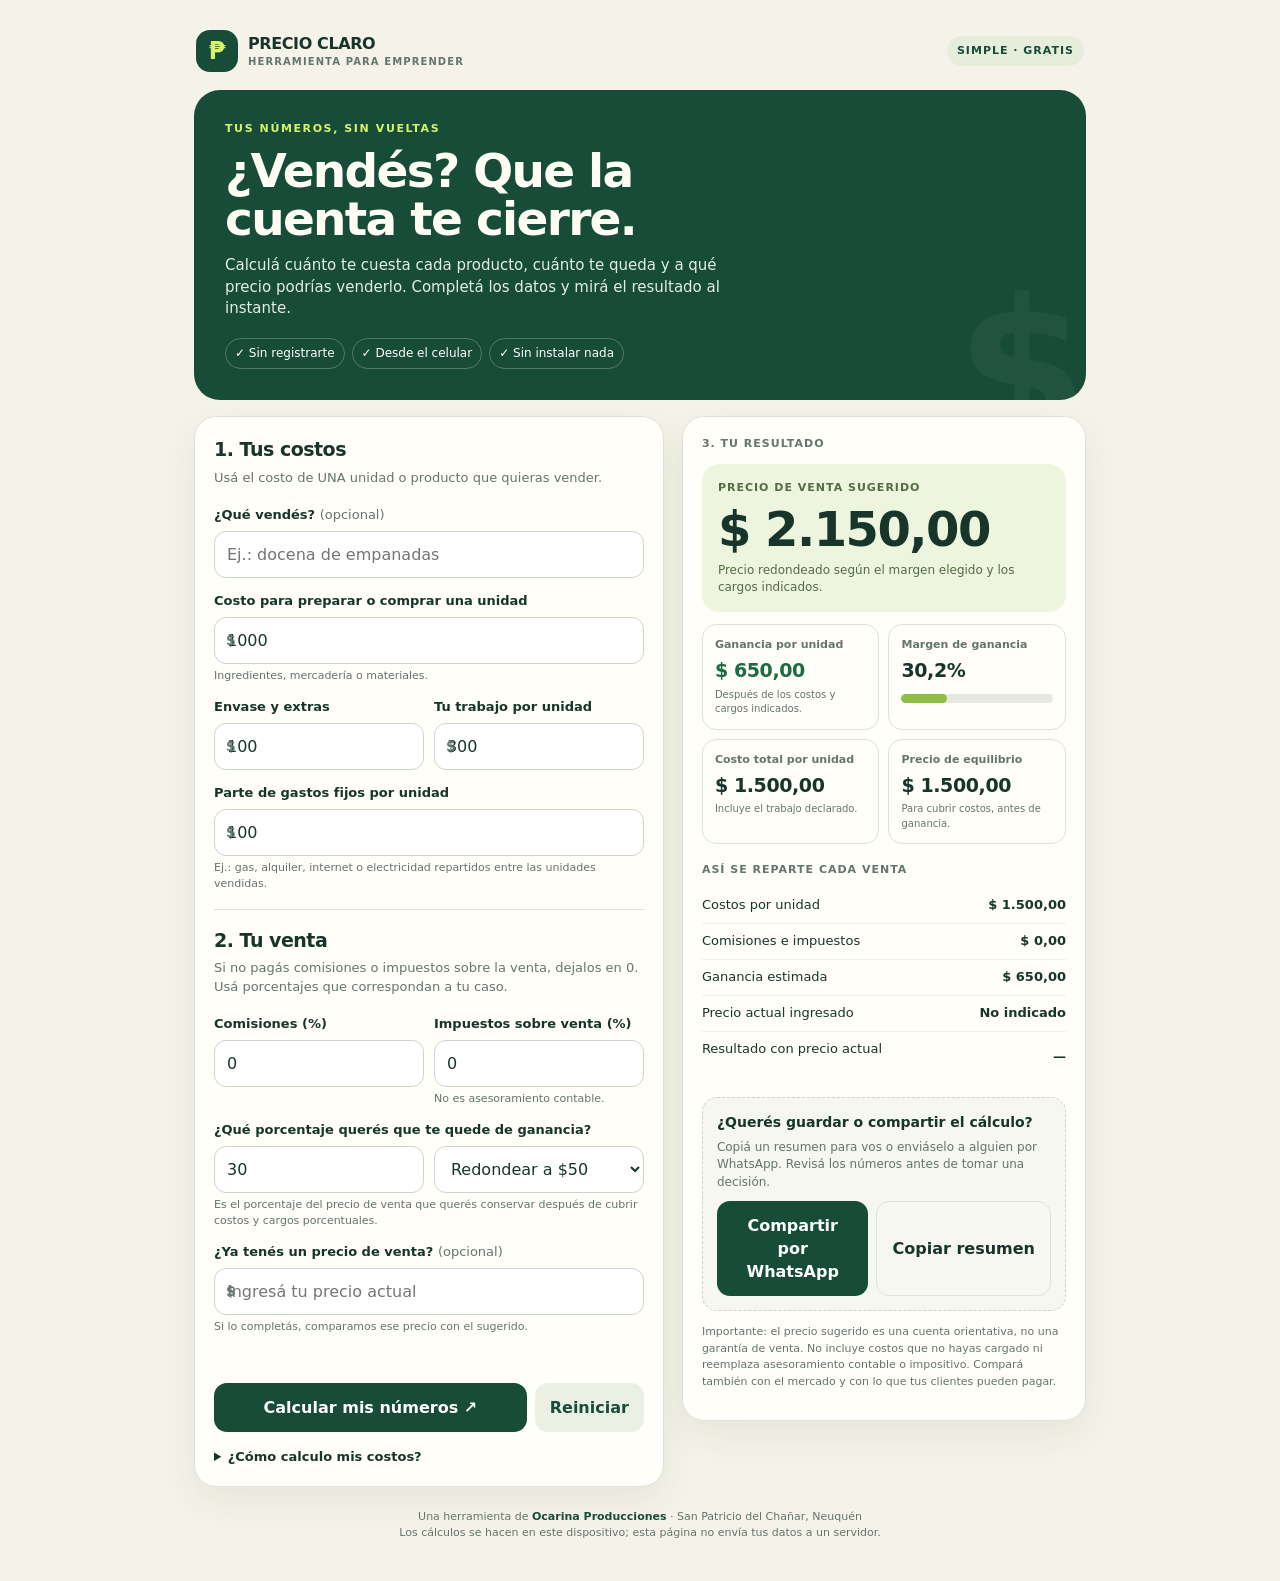
==== calculadora-precios/index.html @ 9d1338ed "Crear Precio Claro: calculadora de precios y ganancias para emprendedores" ====
<!doctype html>
<html lang="es">
<head>
<meta charset="utf-8">
<meta name="viewport" content="width=device-width,initial-scale=1,viewport-fit=cover">
<meta name="theme-color" content="#123b2c">
<meta name="description" content="Calculá costos, precio de venta y ganancia por unidad desde tu celular. Gratis para probar, sin registro ni instalación.">
<title>Precio Claro | Calculadora de precios y ganancias</title>
<style>
:root{--ink:#17352b;--muted:#64756d;--paper:#f5f3e9;--card:#fffef9;--green:#174c38;--lime:#d8f36a;--line:#dce3d9;--red:#a23b34;--shadow:0 14px 35px #183a2b12}
*{box-sizing:border-box}html{scroll-behavior:smooth}body{margin:0;background:var(--paper);color:var(--ink);font-family:system-ui,-apple-system,BlinkMacSystemFont,"Segoe UI",sans-serif;line-height:1.45}button,input,select{font:inherit}button{cursor:pointer}.wrap{max-width:920px;margin:auto;padding:16px 14px 40px}.top{display:flex;align-items:center;justify-content:space-between;gap:12px;padding:10px 2px 18px}.brand{display:flex;align-items:center;gap:10px;font-weight:850;letter-spacing:-.4px}.mark{width:42px;height:42px;border-radius:14px;background:var(--green);color:var(--lime);display:grid;place-items:center;font-size:24px}.tag{font-size:11px;font-weight:800;letter-spacing:1px;text-transform:uppercase;color:var(--green);background:#e6edda;border-radius:999px;padding:7px 10px}.hero{background:var(--green);color:#fffdf4;border-radius:26px;padding:25px 22px;position:relative;overflow:hidden}.hero:after{content:"$";position:absolute;font-size:190px;font-weight:900;line-height:1;right:-2px;bottom:-65px;color:#ffffff0b;pointer-events:none}.eyebrow{font-size:11px;text-transform:uppercase;letter-spacing:1.6px;color:var(--lime);font-weight:850}.hero h1{font-size:clamp(29px,6vw,47px);line-height:1.02;letter-spacing:-1.7px;margin:10px 0 12px;max-width:570px}.hero p{margin:0;color:#e4eee6;max-width:540px;font-size:15px}.pills{display:flex;flex-wrap:wrap;gap:7px;margin-top:18px}.pill{font-size:12px;border:1px solid #ffffff40;padding:6px 9px;border-radius:999px;color:#fff}.layout{display:grid;grid-template-columns:minmax(0,1fr) minmax(0,.86fr);gap:15px;margin-top:16px;align-items:start}.panel{background:var(--card);border:1px solid var(--line);border-radius:22px;padding:19px;box-shadow:var(--shadow)}.panel h2{font-size:19px;letter-spacing:-.5px;margin:0 0 5px}.sub{color:var(--muted);font-size:13px;margin:0 0 18px}.field{margin:0 0 14px}.field label{display:block;font-weight:750;font-size:13px;margin-bottom:6px}.hint{display:block;font-size:11px;font-weight:500;color:var(--muted);margin-top:4px}.inputrow{position:relative}.prefix{position:absolute;left:12px;top:50%;transform:translateY(-50%);font-size:14px;font-weight:800;color:var(--muted);pointer-events:none}.inputrow input{padding-left:34px}.field input,.field select{width:100%;min-height:47px;border:1px solid #cbd6ca;background:#fff;border-radius:12px;padding:11px 12px;color:var(--ink);outline:none}.field input:focus,.field select:focus{border-color:var(--green);box-shadow:0 0 0 3px #174c3818}.twocol{display:grid;grid-template-columns:1fr 1fr;gap:10px}.sectionline{height:1px;background:var(--line);margin:17px 0}.actions{display:flex;flex-wrap:wrap;gap:8px;margin-top:16px}.btn{border:0;border-radius:13px;padding:13px 15px;font-weight:850;min-height:47px;display:inline-flex;align-items:center;justify-content:center;gap:7px}.btn-primary{background:var(--green);color:white;flex:1}.btn-light{background:#eaf0e4;color:var(--green)}.btn-outline{border:1px solid var(--line);background:transparent;color:var(--ink)}.results{position:sticky;top:12px}.result-top{background:#edf5df;border-radius:17px;padding:16px;margin:12px 0}.result-label{font-size:11px;text-transform:uppercase;letter-spacing:1px;font-weight:850;color:#536c42}.price{font-size:clamp(35px,7vw,48px);font-weight:900;letter-spacing:-1.5px;line-height:1.15;margin:6px 0 4px;overflow-wrap:anywhere}.result-note{font-size:12px;color:#536c42}.statgrid{display:grid;grid-template-columns:1fr 1fr;gap:9px}.stat{border:1px solid var(--line);border-radius:14px;padding:12px}.stat span{display:block;color:var(--muted);font-size:11px;font-weight:700}.stat strong{display:block;font-size:19px;letter-spacing:-.4px;margin-top:4px;overflow-wrap:anywhere}.stat small{display:block;color:var(--muted);font-size:10px;margin-top:3px}.profit{color:#1b6b43!important}.loss{color:var(--red)!important}.barwrap{height:9px;background:#e6e9df;border-radius:99px;overflow:hidden;margin:9px 0 5px}.bar{height:100%;width:0;background:#8ebc47;border-radius:99px;transition:width .2s}.breakdown{margin-top:16px}.breakrow{display:flex;justify-content:space-between;gap:12px;padding:8px 0;border-bottom:1px solid #edf0e9;font-size:13px}.breakrow:last-child{border-bottom:0}.breakrow strong{text-align:right;white-space:nowrap}.sharebox{background:#f6f7f0;border:1px dashed #c7d4c4;border-radius:15px;padding:14px;margin-top:15px}.sharebox h3{font-size:14px;margin:0 0 6px}.sharebox p{font-size:12px;color:var(--muted);margin:0 0 10px}.notice{font-size:11px;color:var(--muted);line-height:1.5;margin-top:13px}.footer{text-align:center;color:var(--muted);font-size:11px;margin:22px 0 0}.footer strong{color:var(--green)}.error{font-size:12px;color:var(--red);font-weight:700;min-height:18px;margin-top:8px}.hidden{display:none!important}.help{margin-top:16px}.help summary{font-weight:800;font-size:13px;cursor:pointer}.help p{font-size:12px;color:var(--muted);margin-bottom:0}.toast{position:fixed;bottom:18px;left:50%;transform:translateX(-50%);background:#17352b;color:white;border-radius:99px;padding:11px 17px;font-size:13px;font-weight:750;box-shadow:var(--shadow);z-index:5;max-width:90%;text-align:center}.secondary-title{font-size:11px;text-transform:uppercase;letter-spacing:1px;color:var(--muted);font-weight:850;margin:0 0 10px}
@media(max-width:720px){.wrap{padding:10px 10px 28px}.top{padding:8px 3px 13px}.layout{grid-template-columns:1fr}.hero{padding:22px 18px;border-radius:22px}.panel{padding:16px;border-radius:19px}.results{position:static}.price{font-size:42px}.tag{font-size:10px}.actions .btn{flex:1 1 100%}}
@media(min-width:721px){.wrap{padding-top:20px}.hero{padding:31px}.layout{gap:18px}}
@media print{body{background:#fff}.top,.hero,.form-panel,.actions,.sharebox,.help,.footer{display:none!important}.wrap{max-width:none;padding:0}.layout{display:block}.panel{box-shadow:none;border:0;padding:0}.results{position:static}.result-top{background:#fff;border:1px solid #ddd}.notice{display:none}}
</style>
</head>
<body>
<div class="wrap">
<header class="top">
  <div class="brand"><div class="mark" aria-hidden="true">₱</div><div>PRECIO CLARO<div style="font-size:10px;letter-spacing:1.1px;color:var(--muted);font-weight:700">HERRAMIENTA PARA EMPRENDER</div></div></div>
  <div class="tag">Simple · Gratis</div>
</header>
<section class="hero">
  <div class="eyebrow">Tus números, sin vueltas</div>
  <h1>¿Vendés? Que la cuenta te cierre.</h1>
  <p>Calculá cuánto te cuesta cada producto, cuánto te queda y a qué precio podrías venderlo. Completá los datos y mirá el resultado al instante.</p>
  <div class="pills"><span class="pill">✓ Sin registrarte</span><span class="pill">✓ Desde el celular</span><span class="pill">✓ Sin instalar nada</span></div>
</section>
<main class="layout">
<section class="panel form-panel">
  <h2>1. Tus costos</h2>
  <p class="sub">Usá el costo de UNA unidad o producto que quieras vender.</p>
  <div class="field"><label for="product">¿Qué vendés? <span style="font-weight:500;color:var(--muted)">(opcional)</span></label><input id="product" type="text" maxlength="60" placeholder="Ej.: docena de empanadas"></div>
  <div class="field"><label for="cost">Costo para preparar o comprar una unidad</label><div class="inputrow"><span class="prefix">$</span><input id="cost" type="number" min="0" step="0.01" inputmode="decimal" value="1000"></div><span class="hint">Ingredientes, mercadería o materiales.</span></div>
  <div class="twocol">
    <div class="field"><label for="pack">Envase y extras</label><div class="inputrow"><span class="prefix">$</span><input id="pack" type="number" min="0" step="0.01" inputmode="decimal" value="100"></div></div>
    <div class="field"><label for="labor">Tu trabajo por unidad</label><div class="inputrow"><span class="prefix">$</span><input id="labor" type="number" min="0" step="0.01" inputmode="decimal" value="300"></div></div>
  </div>
  <div class="field"><label for="fixed">Parte de gastos fijos por unidad</label><div class="inputrow"><span class="prefix">$</span><input id="fixed" type="number" min="0" step="0.01" inputmode="decimal" value="100"></div><span class="hint">Ej.: gas, alquiler, internet o electricidad repartidos entre las unidades vendidas.</span></div>
  <div class="sectionline"></div>
  <h2>2. Tu venta</h2>
  <p class="sub">Si no pagás comisiones o impuestos sobre la venta, dejalos en 0. Usá porcentajes que correspondan a tu caso.</p>
  <div class="twocol">
    <div class="field"><label for="fees">Comisiones (%)</label><input id="fees" type="number" min="0" max="99" step="0.1" inputmode="decimal" value="0"></div>
    <div class="field"><label for="tax">Impuestos sobre venta (%)</label><input id="tax" type="number" min="0" max="99" step="0.1" inputmode="decimal" value="0"><span class="hint">No es asesoramiento contable.</span></div>
  </div>
  <div class="field"><label for="margin">¿Qué porcentaje querés que te quede de ganancia?</label><div class="twocol"><input id="margin" type="number" min="0" max="90" step="1" inputmode="decimal" value="30" aria-label="Porcentaje de ganancia deseado"><select id="rounding" aria-label="Redondear precio"><option value="1">Precio exacto</option><option value="50" selected>Redondear a $50</option><option value="100">Redondear a $100</option><option value="500">Redondear a $500</option><option value="1000">Redondear a $1.000</option></select></div><span class="hint">Es el porcentaje del precio de venta que querés conservar después de cubrir costos y cargos porcentuales.</span></div>
  <div class="field"><label for="actual">¿Ya tenés un precio de venta? <span style="font-weight:500;color:var(--muted)">(opcional)</span></label><div class="inputrow"><span class="prefix">$</span><input id="actual" type="number" min="0" step="0.01" inputmode="decimal" placeholder="Ingresá tu precio actual"></div><span class="hint">Si lo completás, comparamos ese precio con el sugerido.</span></div>
  <div class="error" id="error" role="status" aria-live="polite"></div>
  <div class="actions"><button class="btn btn-primary" id="calc" type="button">Calcular mis números ↗</button><button class="btn btn-light" id="reset" type="button">Reiniciar</button></div>
  <details class="help"><summary>¿Cómo calculo mis costos?</summary><p>Sumá lo que gastás para producir o comprar una unidad. Agregá envase y extras, un valor para tu tiempo de trabajo y una parte de los gastos fijos. Si comprás materiales para varias unidades, dividí ese gasto por la cantidad que realmente obtenés.</p></details>
</section>
<section class="panel results" aria-live="polite">
  <div class="secondary-title">3. Tu resultado</div>
  <div class="result-top">
    <div class="result-label">Precio de venta sugerido</div>
    <div class="price" id="suggested">$2.150</div>
    <div class="result-note" id="suggestedNote">Para alcanzar el margen elegido, según los datos ingresados.</div>
  </div>
  <div class="statgrid">
    <div class="stat"><span>Ganancia por unidad</span><strong class="profit" id="profit">$645</strong><small>Después de los costos y cargos indicados.</small></div>
    <div class="stat"><span>Margen de ganancia</span><strong id="marginOut">30%</strong><div class="barwrap"><div class="bar" id="marginBar"></div></div></div>
    <div class="stat"><span>Costo total por unidad</span><strong id="costOut">$1.500</strong><small>Incluye el trabajo declarado.</small></div>
    <div class="stat"><span>Precio de equilibrio</span><strong id="breakEven">$1.500</strong><small>Para cubrir costos, antes de ganancia.</small></div>
  </div>
  <div class="breakdown">
    <div class="secondary-title" style="margin-top:18px">Así se reparte cada venta</div>
    <div class="breakrow"><span>Costos por unidad</span><strong id="bCost">$1.500</strong></div>
    <div class="breakrow"><span>Comisiones e impuestos</span><strong id="bFees">$0</strong></div>
    <div class="breakrow"><span>Ganancia estimada</span><strong id="bProfit">$645</strong></div>
    <div class="breakrow"><span>Precio actual ingresado</span><strong id="currentOut">No indicado</strong></div>
    <div class="breakrow"><span>Resultado con precio actual</span><strong id="currentProfit">—</strong></div>
  </div>
  <div class="sharebox">
    <h3>¿Querés guardar o compartir el cálculo?</h3>
    <p>Copiá un resumen para vos o enviáselo a alguien por WhatsApp. Revisá los números antes de tomar una decisión.</p>
    <div class="actions" style="margin-top:0"><button class="btn btn-primary" id="share" type="button">Compartir por WhatsApp</button><button class="btn btn-outline" id="copy" type="button">Copiar resumen</button></div>
  </div>
  <p class="notice">Importante: el precio sugerido es una cuenta orientativa, no una garantía de venta. No incluye costos que no hayas cargado ni reemplaza asesoramiento contable o impositivo. Compará también con el mercado y con lo que tus clientes pueden pagar.</p>
</section>
</main>
<footer class="footer">Una herramienta de <strong>Ocarina Producciones</strong> · San Patricio del Chañar, Neuquén<br>Los cálculos se hacen en este dispositivo; esta página no envía tus datos a un servidor.</footer>
</div>
<div class="toast hidden" id="toast" role="status" aria-live="polite"></div>
<script>
(function(){
const $=id=>document.getElementById(id);
const ids=["product","cost","pack","labor","fixed","fees","tax","margin","rounding","actual"];
const initial={product:"",cost:"1000",pack:"100",labor:"300",fixed:"100",fees:"0",tax:"0",margin:"30",rounding:"50",actual:""};
let latest={};
const money=n=>new Intl.NumberFormat("es-AR",{style:"currency",currency:"ARS",maximumFractionDigits:2}).format(Number.isFinite(n)?n:0);
const num=id=>{const el=$(id);return el.value.trim()===""?0:Number(el.value)};
function notify(msg){const t=$("toast");t.textContent=msg;t.classList.remove("hidden");clearTimeout(notify.timer);notify.timer=setTimeout(()=>t.classList.add("hidden"),2400)}
function calculate(){
 const cost=num("cost"),pack=num("pack"),labor=num("labor"),fixed=num("fixed"),fees=num("fees"),tax=num("tax"),margin=num("margin"),round=Number($("rounding").value)||1,actual=num("actual");
 const error=$("error");
 if(ids.some(id=>["cost","pack","labor","fixed","fees","tax","margin","actual"].includes(id)&&$(id).value.trim()!==""&&(!Number.isFinite(Number($(id).value))||Number($(id).value)<0))){error.textContent="Revisá los importes: ingresá números iguales o mayores que cero.";return}
 if(fees+tax>=100){error.textContent="Comisiones e impuestos juntos deben ser menores al 100%.";return}
 if(margin+fees+tax>=100){error.textContent="El margen elegido más los cargos debe ser menor al 100%. Bajá alguno de los porcentajes.";return}
 error.textContent="";
 const base=cost+pack+labor+fixed;
 const rate=(fees+tax)/100, target=margin/100;
 const raw=base===0?0:base/(1-rate-target);
 const suggested=round===1?raw:Math.ceil(raw/round)*round;
 const charges=suggested*rate;
 const profit=suggested-charges-base;
 const actualProfit=actual>0?actual*(1-rate)-base:null;
 const actualMargin=actual>0?actualProfit/actual*100:null;
 $("suggested").textContent=money(suggested);
 $("suggestedNote").textContent=base===0?"Cargá tus costos para obtener un precio útil.":"Precio redondeado según el margen elegido y los cargos indicados.";
 $("profit").textContent=money(profit);$("profit").className=profit<0?"loss":"profit";
 $("marginOut").textContent=suggested>0?(profit/suggested*100).toLocaleString("es-AR",{maximumFractionDigits:1})+"%":"—";
 $("marginBar").style.width=Math.max(0,Math.min(100,suggested>0?profit/suggested*100:0))+"%";
 $("costOut").textContent=money(base);
 $("breakEven").textContent=money(rate<1?base/(1-rate):0);
 $("bCost").textContent=money(base);$("bFees").textContent=money(charges);$("bProfit").textContent=money(profit);
 $("currentOut").textContent=actual>0?money(actual):"No indicado";
 $("currentProfit").textContent=actual>0?money(actualProfit):"—";
 $("currentProfit").className="breakrow"; 
 if(actual>0){$("currentProfit").innerHTML="<span>Resultado con precio actual</span><strong class='"+(actualProfit<0?"loss":"profit")+"'>"+money(actualProfit)+"</strong>"}
 latest={product:$("product").value.trim()||"Mi producto",base,fees,tax,margin,suggested,profit,actual,actualProfit,actualMargin};
}
function summary(){
 const d=latest;
 return "PRECIO CLARO — cálculo orientativo\nProducto: "+d.product+"\nCosto total por unidad: "+money(d.base)+"\nPrecio sugerido: "+money(d.suggested)+"\nGanancia estimada por unidad: "+money(d.profit)+"\nMargen estimado: "+(d.suggested>0?(d.profit/d.suggested*100).toLocaleString("es-AR",{maximumFractionDigits:1})+"%":"—")+"\nPrecio actual: "+(d.actual>0?money(d.actual):"No indicado")+"\n\nCalculado con Precio Claro · Ocarina Producciones. Revisar costos, cargos y precios del mercado antes de decidir.";
}
$("calc").addEventListener("click",calculate);
$("reset").addEventListener("click",()=>{ids.forEach(id=>$(id).value=initial[id]);calculate();notify("Formulario reiniciado.")});
$("copy").addEventListener("click",async()=>{const text=summary();try{await navigator.clipboard.writeText(text);notify("Resumen copiado.")}catch(e){const ta=document.createElement("textarea");ta.value=text;ta.style.position="fixed";ta.style.opacity="0";document.body.appendChild(ta);ta.select();try{document.execCommand("copy");notify("Resumen copiado.")}catch(err){notify("No se pudo copiar. Seleccioná el texto manualmente.")}ta.remove()}});
$("share").addEventListener("click",()=>{const url="https://wa.me/?text="+encodeURIComponent(summary());window.open(url,"_blank","noopener,noreferrer")});
ids.forEach(id=>$(id).addEventListener("input",calculate));
calculate();
})();
</script>
</body>
</html>
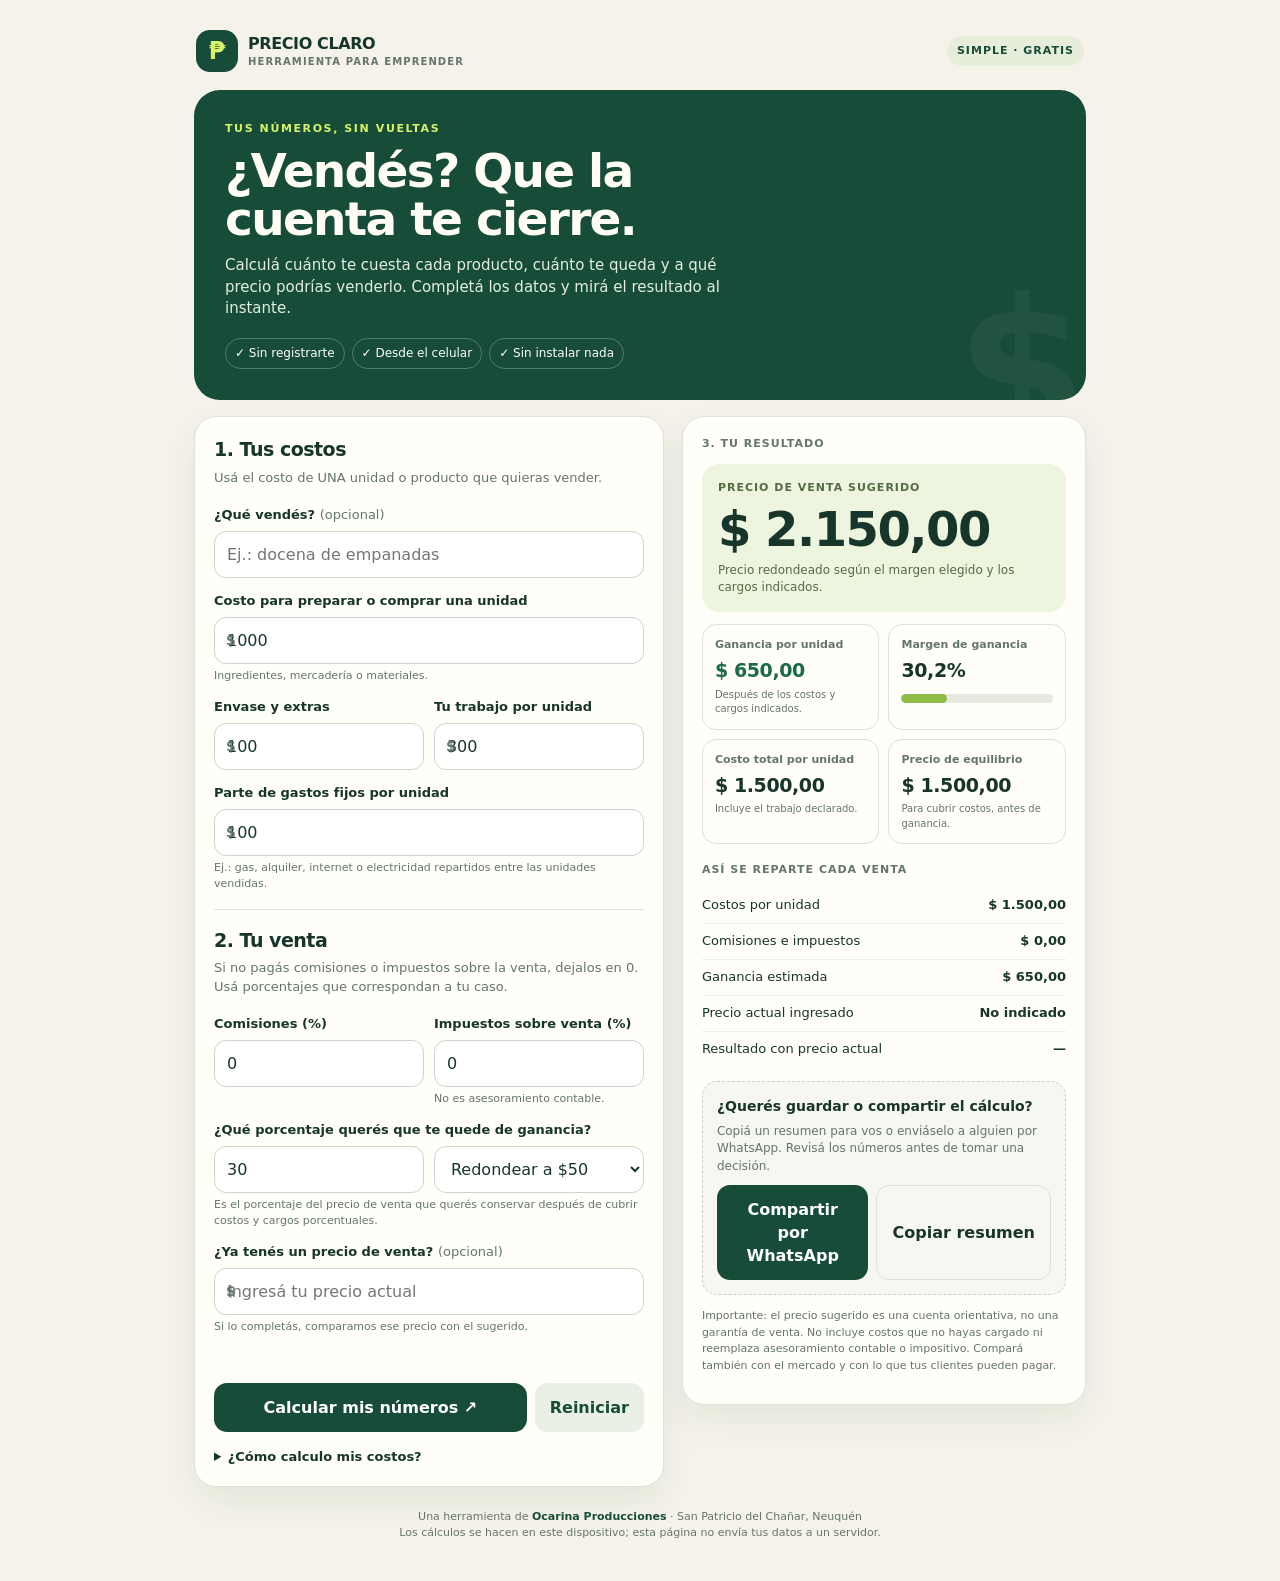
==== commit a83a11c6: "Corregir visualización del resultado con precio actual" ====
--- a/calculadora-precios/index.html
+++ b/calculadora-precios/index.html
@@ -116,8 +116,7 @@
  $("bCost").textContent=money(base);$("bFees").textContent=money(charges);$("bProfit").textContent=money(profit);
  $("currentOut").textContent=actual>0?money(actual):"No indicado";
  $("currentProfit").textContent=actual>0?money(actualProfit):"—";
- $("currentProfit").className="breakrow"; 
- if(actual>0){$("currentProfit").innerHTML="<span>Resultado con precio actual</span><strong class='"+(actualProfit<0?"loss":"profit")+"'>"+money(actualProfit)+"</strong>"}
+ $("currentProfit").className=actual>0?(actualProfit<0?"loss":"profit"):"";
  latest={product:$("product").value.trim()||"Mi producto",base,fees,tax,margin,suggested,profit,actual,actualProfit,actualMargin};
 }
 function summary(){
